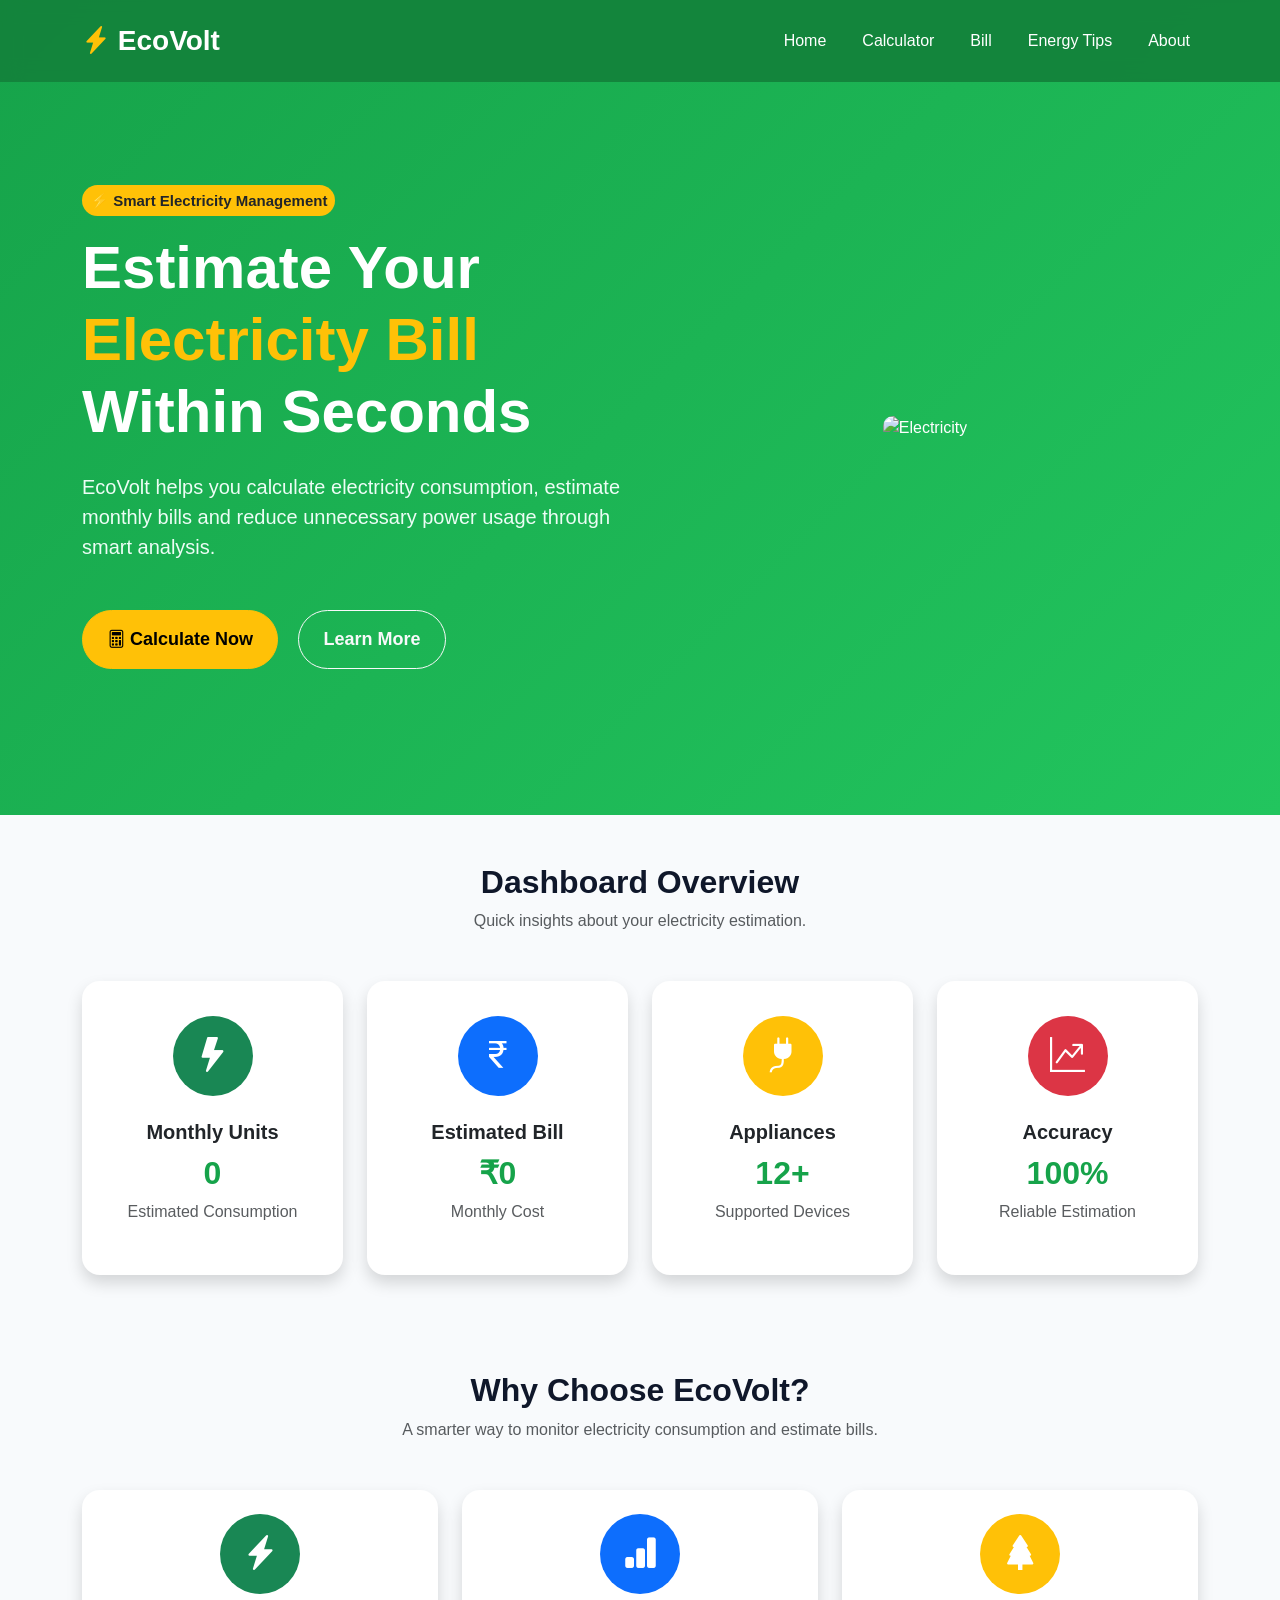
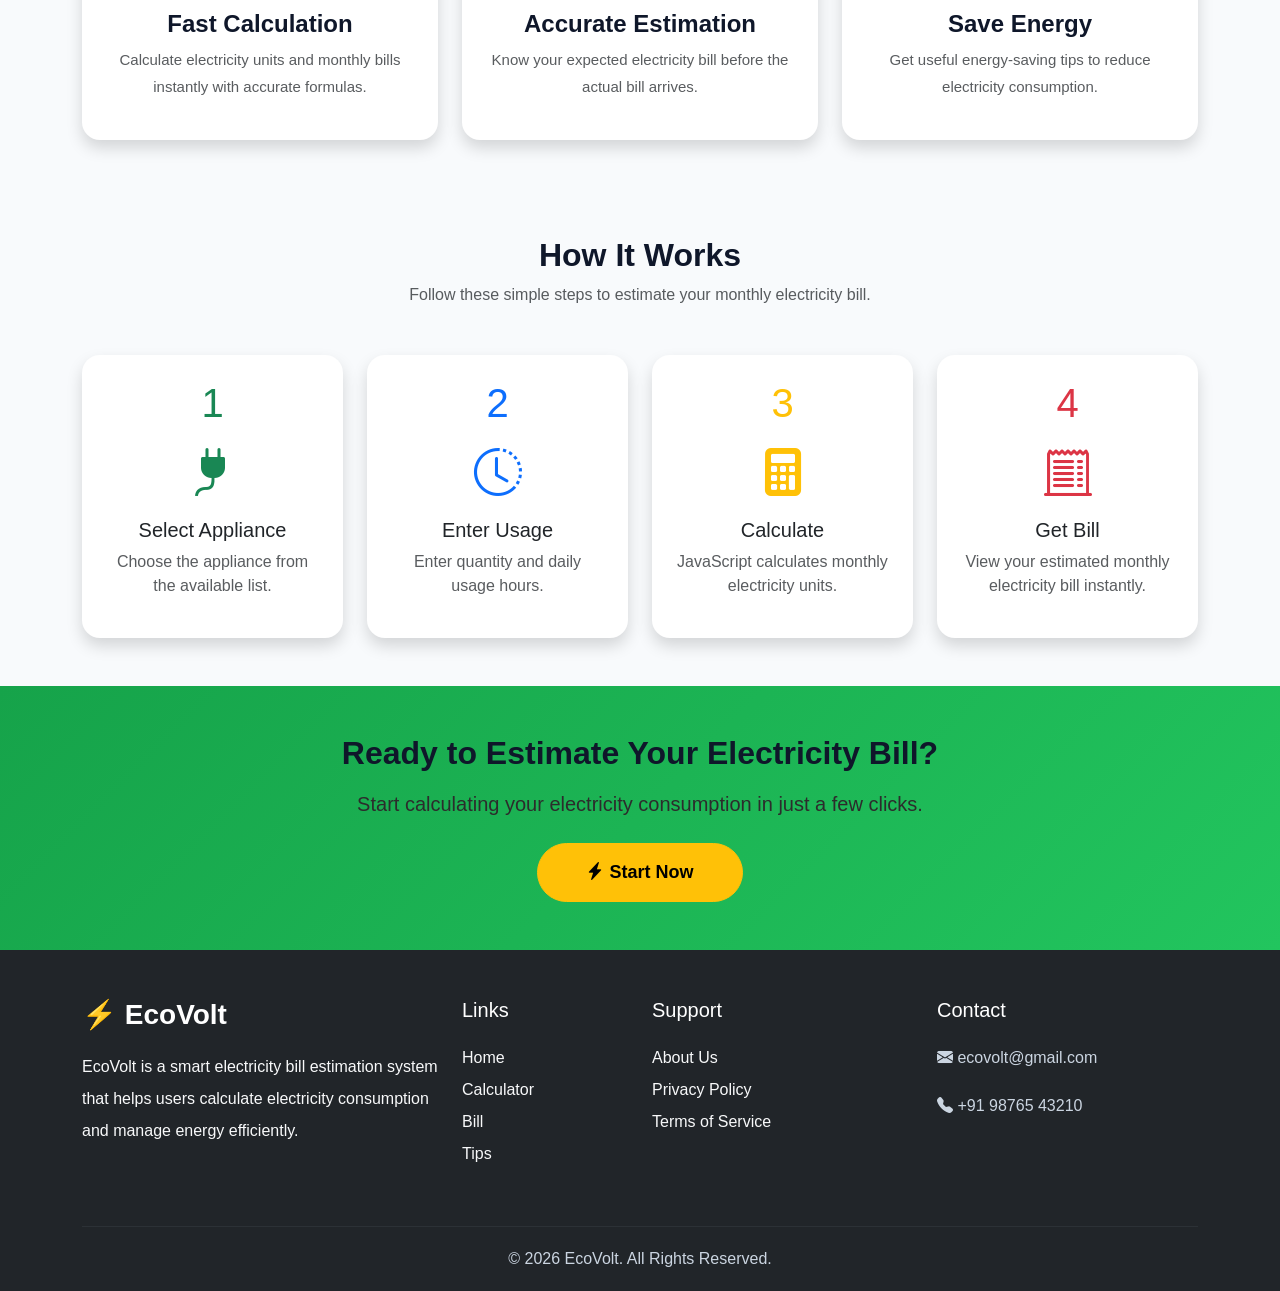
==== index.html @ c7b9371d "Smart Electricity Estimator" ====
<!DOCTYPE html>
<html lang="en">

<head>

    <meta charset="UTF-8">
    <meta name="viewport" content="width=device-width, initial-scale=1.0">

    <title>⚡ EcoVolt | Smart Electricity Bill Estimator</title>

    <!-- Bootstrap -->

    <link href="https://cdn.jsdelivr.net/npm/bootstrap@5.3.3/dist/css/bootstrap.min.css" rel="stylesheet">

    <!-- Bootstrap Icons -->

    <link href="https://cdn.jsdelivr.net/npm/bootstrap-icons@1.11.3/font/bootstrap-icons.css" rel="stylesheet">

    <!-- Google Font -->

    <link rel="preconnect" href="https://fonts.googleapis.com">

    <link rel="preconnect" href="https://fonts.gstatic.com" crossorigin>

    <link href="https://fonts.googleapis.com/css2?family=Poppins:wght@300;400;500;600;700;800&display=swap"
        rel="stylesheet">

    <!-- Custom CSS -->

    <link rel="stylesheet" href="style.css">

</head>

<body>

    <!-- ================= NAVBAR ================= -->

    <nav class="navbar navbar-expand-lg navbar-dark fixed-top">

        <div class="container">

            <a class="navbar-brand fw-bold fs-3" href="index.html">

                <i class="bi bi-lightning-charge-fill text-warning"></i>

                EcoVolt

            </a>

            <button class="navbar-toggler" type="button" data-bs-toggle="collapse" data-bs-target="#navbar">

                <span class="navbar-toggler-icon"></span>

            </button>

            <div class="collapse navbar-collapse" id="navbar">

                <ul class="navbar-nav ms-auto">

                    <li class="nav-item">

                        <a class="nav-link active" href="index.html">

                            Home

                        </a>

                    </li>

                    <li class="nav-item">

                        <a class="nav-link" href="calculator.html">

                            Calculator

                        </a>

                    </li>

                    <li class="nav-item">

                        <a class="nav-link" href="bill.html">

                            Bill

                        </a>

                    </li>

                    <li class="nav-item">

                        <a class="nav-link" href="tips.html">

                            Energy Tips

                        </a>

                    </li>

                    <li class="nav-item">

                        <a class="nav-link" href="about.html">

                            About

                        </a>

                    </li>

                </ul>

            </div>

        </div>

    </nav>

    <!-- ================= HERO ================= -->

    <section class="hero">

        <div class="container">

            <div class="row align-items-center">

                <div class="col-lg-6">

                    <span class="badge bg-warning text-dark mb-3 p-2">

                        ⚡ Smart Electricity Management

                    </span>

                    <h1 class="display-3 fw-bold">

                        Estimate Your

                        <span class="text-warning">

                            Electricity Bill

                        </span>

                        Within Seconds

                    </h1>

                    <p class="lead mt-4">

                        EcoVolt helps you calculate electricity consumption,

                        estimate monthly bills and reduce unnecessary

                        power usage through smart analysis.

                    </p>

                    <div class="mt-5">

                        <a href="calculator.html" class="btn btn-warning btn-lg px-4 me-3">

                            <i class="bi bi-calculator"></i>

                            Calculate Now

                        </a>

                        <a href="#features" class="btn btn-outline-light btn-lg px-4">

                            Learn More

                        </a>

                    </div>

                </div>

                <div class="col-lg-6 text-center">

                    <img src="https://images.openai.com/static-rsc-4/bg17MIi8O-BRB8nSa-9qy70ESxSwiSyQZI0KBV1AhJwBqbF7uf6O8YiqGYSIiLqjgrWLU_VTsXl9Yij76z6nCLEvhZZyqk4naTUUuG5xxK6qFm0OF9luKQoCMtrXUGT9-BrzPgqXHJe90xd3ssLo7YgT6Da3Ig1Sp2ehnhJfdAJ83mROS9D4K_b3_uyLyFOw?purpose=fullsize"
                        class="img-fluid hero-image" alt="Electricity" style="border-radius: 10px;">

                </div>

            </div>

        </div>

    </section>

    <!-- ================= DASHBOARD ================= -->

    <section class="py-5 bg-light">

        <div class="container">

            <div class="text-center mb-5">

                <h2 class="fw-bold">

                    Dashboard Overview

                </h2>

                <p class="text-muted">

                    Quick insights about your electricity estimation.

                </p>

            </div>

            <div class="row g-4">

                <!-- Card 1 -->

                <div class="col-md-6 col-lg-3">

                    <div class="card stat-card border-0 shadow">

                        <div class="card-body text-center">

                            <div class="icon-box bg-success">

                                <i class="bi bi-lightning-fill"></i>

                            </div>

                            <h5 class="mt-4">

                                Monthly Units

                            </h5>

                            <h2 id="units">

                                0

                            </h2>

                            <p class="text-muted">

                                Estimated Consumption

                            </p>

                        </div>

                    </div>

                </div>

                <!-- Card 2 -->

                <div class="col-md-6 col-lg-3">

                    <div class="card stat-card border-0 shadow">

                        <div class="card-body text-center">

                            <div class="icon-box bg-primary">

                                <i class="bi bi-currency-rupee"></i>

                            </div>

                            <h5 class="mt-4">

                                Estimated Bill

                            </h5>

                            <h2 id="bill">

                                ₹0

                            </h2>

                            <p class="text-muted">

                                Monthly Cost

                            </p>

                        </div>

                    </div>

                </div>

                <!-- Card 3 -->

                <div class="col-md-6 col-lg-3">

                    <div class="card stat-card border-0 shadow">

                        <div class="card-body text-center">

                            <div class="icon-box bg-warning">

                                <i class="bi bi-plug-fill"></i>

                            </div>

                            <h5 class="mt-4">

                                Appliances

                            </h5>

                            <h2>

                                12+

                            </h2>

                            <p class="text-muted">

                                Supported Devices

                            </p>

                        </div>

                    </div>

                </div>

                <!-- Card 4 -->

                <div class="col-md-6 col-lg-3">

                    <div class="card stat-card border-0 shadow">

                        <div class="card-body text-center">

                            <div class="icon-box bg-danger">

                                <i class="bi bi-graph-up-arrow"></i>

                            </div>

                            <h5 class="mt-4">

                                Accuracy

                            </h5>

                            <h2>

                                100%

                            </h2>

                            <p class="text-muted">

                                Reliable Estimation

                            </p>

                        </div>

                    </div>

                </div>

            </div>

        </div>

    </section>

    <!-- ====== PART 2 STARTS FROM HERE ====== -->
    <!-- ================= WHY CHOOSE US ================= -->

    <section id="features" class="py-5">

        <div class="container">

            <div class="text-center mb-5">

                <h2 class="fw-bold">Why Choose EcoVolt?</h2>

                <p class="text-muted">
                    A smarter way to monitor electricity consumption and estimate bills.
                </p>

            </div>

            <div class="row g-4">

                <div class="col-md-4">

                    <div class="card h-100 border-0 shadow feature-card">

                        <div class="card-body text-center p-4">

                            <div class="icon-box bg-success mb-3">

                                <i class="bi bi-lightning-charge-fill"></i>

                            </div>

                            <h4>Fast Calculation</h4>

                            <p class="text-muted">
                                Calculate electricity units and monthly bills instantly with accurate formulas.
                            </p>

                        </div>

                    </div>

                </div>

                <div class="col-md-4">

                    <div class="card h-100 border-0 shadow feature-card">

                        <div class="card-body text-center p-4">

                            <div class="icon-box bg-primary mb-3">

                                <i class="bi bi-bar-chart-fill"></i>

                            </div>

                            <h4>Accurate Estimation</h4>

                            <p class="text-muted">
                                Know your expected electricity bill before the actual bill arrives.
                            </p>

                        </div>

                    </div>

                </div>

                <div class="col-md-4">

                    <div class="card h-100 border-0 shadow feature-card">

                        <div class="card-body text-center p-4">

                            <div class="icon-box bg-warning mb-3">

                                <i class="bi bi-tree-fill"></i>

                            </div>

                            <h4>Save Energy</h4>

                            <p class="text-muted">
                                Get useful energy-saving tips to reduce electricity consumption.
                            </p>

                        </div>

                    </div>

                </div>

            </div>

        </div>

    </section>

    <!-- ================= HOW IT WORKS ================= -->

    <section class="py-5 bg-light">

        <div class="container">

            <div class="text-center mb-5">

                <h2 class="fw-bold">How It Works</h2>

                <p class="text-muted">
                    Follow these simple steps to estimate your monthly electricity bill.
                </p>

            </div>

            <div class="row text-center g-4">

                <div class="col-md-3">

                    <div class="card border-0 shadow h-100 p-4">

                        <h1 class="text-success">1</h1>

                        <i class="bi bi-plug-fill display-5 text-success"></i>

                        <h5 class="mt-3">Select Appliance</h5>

                        <p class="text-muted">
                            Choose the appliance from the available list.
                        </p>

                    </div>

                </div>

                <div class="col-md-3">

                    <div class="card border-0 shadow h-100 p-4">

                        <h1 class="text-primary">2</h1>

                        <i class="bi bi-clock-history display-5 text-primary"></i>

                        <h5 class="mt-3">Enter Usage</h5>

                        <p class="text-muted">
                            Enter quantity and daily usage hours.
                        </p>

                    </div>

                </div>

                <div class="col-md-3">

                    <div class="card border-0 shadow h-100 p-4">

                        <h1 class="text-warning">3</h1>

                        <i class="bi bi-calculator-fill display-5 text-warning"></i>

                        <h5 class="mt-3">Calculate</h5>

                        <p class="text-muted">
                            JavaScript calculates monthly electricity units.
                        </p>

                    </div>

                </div>

                <div class="col-md-3">

                    <div class="card border-0 shadow h-100 p-4">

                        <h1 class="text-danger">4</h1>

                        <i class="bi bi-receipt-cutoff display-5 text-danger"></i>

                        <h5 class="mt-3">Get Bill</h5>

                        <p class="text-muted">
                            View your estimated monthly electricity bill instantly.
                        </p>

                    </div>

                </div>

            </div>

        </div>

    </section>

    <!-- ================= CALL TO ACTION ================= -->

    <section class="py-5 text-center text-white" style="background: linear-gradient(135deg,#16a34a,#22c55e);">

        <div class="container">

            <h2 class="fw-bold mb-3">
                Ready to Estimate Your Electricity Bill?
            </h2>

            <p class="lead mb-4" style="color: #2c2c2c;">
                Start calculating your electricity consumption in just a few clicks.
            </p>

            <a href="calculator.html" class="btn btn-warning btn-lg px-5">

                <i class="bi bi-lightning-charge-fill"></i>

                Start Now

            </a>

        </div>

    </section>

    <!-- ================= FOOTER ================= -->

    <footer class="bg-dark text-white pt-5 pb-3">

        <div class="container">

            <div class="row">

                <div class="col-lg-4 mb-4">

                    <h3 class="fw-bold">

                        ⚡ EcoVolt

                    </h3>

                    <p class="text-light">

                        EcoVolt is a smart electricity bill estimation system that helps users calculate electricity
                        consumption and manage energy efficiently.

                    </p>

                </div>

                <div class="col-lg-2 mb-4">

                    <h5>Links</h5>

                    <ul class="list-unstyled">

                        <li><a href="index.html" class="text-light text-decoration-none">Home</a></li>

                        <li><a href="calculator.html" class="text-light text-decoration-none">Calculator</a></li>

                        <li><a href="bill.html" class="text-light text-decoration-none">Bill</a></li>

                        <li><a href="tips.html" class="text-light text-decoration-none">Tips</a></li>

                    </ul>

                </div>

                <div class="col-lg-3 mb-4">

                    <h5>Support</h5>

                    <ul class="list-unstyled">

                        <li><a href="about.html" class="text-light text-decoration-none">About Us</a></li>

                        <li><a href="#" class="text-light text-decoration-none">Privacy Policy</a></li>

                        <li><a href="#" class="text-light text-decoration-none">Terms of Service</a></li>

                    </ul>

                </div>

                <div class="col-lg-3 mb-4">

                    <h5>Contact</h5>

                    <p>

                        <i class="bi bi-envelope-fill"></i>

                        ecovolt@gmail.com

                    </p>

                    <p>

                        <i class="bi bi-telephone-fill"></i>

                        +91 98765 43210

                    </p>

                </div>

            </div>

            <hr class="border-secondary">

            <div class="text-center">

                <p class="mb-0">

                    © 2026 EcoVolt. All Rights Reserved.

                </p>

            </div>

        </div>

    </footer>

    <!-- Bootstrap JS -->

    <script src="https://cdn.jsdelivr.net/npm/bootstrap@5.3.3/dist/js/bootstrap.bundle.min.js"></script>

    <!-- Custom JS -->

    <script src="app.js"></script>

</body>

</html>
---- style.css ----
*{
    margin:0;
    padding:0;
    box-sizing:border-box;
    font-family:Arial,sans-serif;
}

/* ==========================================
   ROOT VARIABLES
========================================== */

:root{

    --primary:#16a34a;
    --secondary:#22c55e;
    --warning:#facc15;
    --dark:#0f172a;
    --gray:#64748b;
    --light:#f8fafc;
    --white:#ffffff;

    --shadow:0 12px 35px rgba(0,0,0,.12);

    --radius:18px;

}


/* ==========================================
   RESET
========================================== */

*{

    margin:0;
    padding:0;
    box-sizing:border-box;

}

html{

    scroll-behavior:smooth;

}

body{

    font-family:'Poppins',sans-serif;

    background:#f8fafc;

    color:#222;

    overflow-x:hidden;

}


/* ==========================================
   NAVBAR
========================================== */

.navbar{

    background:rgba(19, 131, 60, 0.95);

    backdrop-filter:blur(10px);

    transition:.4s;

    padding:15px 0;

}

.navbar-brand{

    font-size:30px;

    font-weight:700;

    color:#fff !important;

}

.nav-link{

    color:white !important;

    margin-left:20px;

    font-weight:500;

    transition:.3s;

}

.nav-link:hover{

    color:var(--warning)!important;

}

.navbar-toggler{

    border:none;

}


/* ==========================================
   HERO SECTION
========================================== */

.hero{

    background:

    linear-gradient(

    135deg,

    #16a34a,

    #22c55e

    );

    color:white;

    
     min-height:90.5vh;
    display:flex;
    align-items:center;
    padding:120px 0 80px;

}

.hero h1{

    font-size:60px;

    font-weight:800;

    line-height:1.2;

}

.hero p{

    font-size:20px;

    color:#ecfdf5;

}

.hero-image{

    width:100%;

    max-width:520px;

    animation:float 4s ease-in-out infinite;

}


/* ==========================================
   FLOAT ANIMATION
========================================== */

@keyframes float{

0%{

transform:translateY(0);

}

50%{

transform:translateY(-18px);

}

100%{

transform:translateY(0);

}

}


/* ==========================================
   BUTTONS
========================================== */

.btn{

    border-radius:50px;

    transition:.35s;

    font-weight:600;

}

.btn-warning{

    padding:14px 34px;

}

.btn-warning:hover{

    transform:translateY(-4px);

    box-shadow:0 10px 25px rgba(250,204,21,.4);

}

.btn-outline-light{

    padding:14px 34px;

}

.btn-outline-light:hover{

    transform:translateY(-4px);

}


/* ==========================================
   DASHBOARD SECTION
========================================== */

.stat-card{

    border-radius:20px;

    transition:.4s;

    overflow:hidden;

}

.stat-card:hover{

    transform:translateY(-10px);

    box-shadow:var(--shadow);

}

.stat-card .card-body{

    padding:35px;

}


/* ==========================================
   ICON BOX
========================================== */

.icon-box{

    width:80px;

    height:80px;

    border-radius:50%;

    display:flex;

    justify-content:center;

    align-items:center;

    margin:auto;

    color:white;

    font-size:35px;

}


/* ==========================================
   CARD TITLES
========================================== */

.stat-card h5{

    font-weight:600;

    margin-top:20px;

}

.stat-card h2{

    color:var(--primary);

    font-weight:700;

    margin-top:10px;

}

.stat-card p{

    color:var(--gray);

}


/* ==========================================
   SECTION TITLE
========================================== */

section h2{

    font-weight:700;

    color:var(--dark);

}

section p{

    color:var(--gray);

}


/* ==========================================
   BADGE
========================================== */

.badge{

    font-size:15px;

    border-radius:50px;

    padding:10px 20px;

}


/* ==========================================
   IMAGE
========================================== */

img{

    max-width:100%;

}
/* ==========================================
   FEATURE CARDS
========================================== */

.feature-card{
    border-radius:20px;
    transition:all .35s ease;
    background:#fff;
    overflow:hidden;
}

.feature-card:hover{
    transform:translateY(-10px);
    box-shadow:var(--shadow);
}

.feature-card .card-body{
    padding:35px 25px;
}

.feature-card h4{
    font-weight:700;
    margin-top:15px;
    color:var(--dark);
}

.feature-card p{
    font-size:15px;
    line-height:1.8;
}

/* ==========================================
   HOW IT WORKS
========================================== */

.bg-light{
    background:#f8fafc !important;
}

.card{
    border-radius:18px;
    transition:.35s;
}

.card:hover{
    transform:translateY(-8px);
    box-shadow:var(--shadow);
}

.display-5{
    margin-top:10px;
}

/* ==========================================
   CTA SECTION
========================================== */

section .btn-lg{
    padding:15px 40px;
    font-size:18px;
}

/* ==========================================
   FOOTER
========================================== */

footer{
    background:#0f172a;
}

footer h3,
footer h5{
    color:#fff;
    margin-bottom:20px;
}

footer p,
footer li,
footer a{
    color:#cbd5e1 !important;
    text-decoration:none;
    line-height:2;
}

footer a:hover{
    color:#facc15 !important;
    padding-left:6px;
    transition:.3s;
}

footer hr{
    opacity:.15;
}

/* ==========================================
   SCROLLBAR
========================================== */

::-webkit-scrollbar{
    width:10px;
}

::-webkit-scrollbar-track{
    background:#e2e8f0;
}

::-webkit-scrollbar-thumb{
    background:#16a34a;
    border-radius:20px;
}

::-webkit-scrollbar-thumb:hover{
    background:#15803d;
}

/* ==========================================
   SELECTION
========================================== */

::selection{
    background:#16a34a;
    color:#fff;
}

/* ==========================================
   IMAGE HOVER
========================================== */

.hero-image{
    transition:.4s;
}

.hero-image:hover{
    transform:scale(1.05);
}

/* ==========================================
   SMOOTH FADE
========================================== */

.stat-card,
.feature-card,
.card{
    animation:fadeUp .8s ease;
}

@keyframes fadeUp{

    from{
        opacity:0;
        transform:translateY(30px);
    }

    to{
        opacity:1;
        transform:translateY(0);
    }

}

/* ==========================================
   RESPONSIVE
========================================== */

/* Laptop */

@media(max-width:1200px){

.hero h1{
    font-size:50px;
}

}

/* Tablet */

@media(max-width:992px){

.hero{
    text-align:center;
    padding-top:130px;
    padding-bottom:80px;
}

.hero h1{
    font-size:42px;
}

.hero p{
    font-size:18px;
}

.hero-image{
    margin-top:40px;
    max-width:420px;
}

.nav-link{
    margin-left:0;
    padding:10px 0;
}

}

/* Mobile */

@media(max-width:768px){

.hero h1{
    font-size:35px;
}

.hero p{
    font-size:16px;
}

.icon-box{
    width:70px;
    height:70px;
    font-size:30px;
}

.stat-card .card-body{
    padding:25px;
}

.feature-card .card-body{
    padding:25px;
}

footer{
    text-align:center;
}

}

/* Small Mobile */

@media(max-width:576px){

.hero{
    padding-top:110px;
}

.hero h1{
    font-size:28px;
}

.hero p{
    font-size:15px;
}

.btn{
    width:100%;
    margin-bottom:15px;
}

.hero-image{
    max-width:280px;
}

.navbar-brand{
    font-size:24px;
}

section{
    padding-top:50px !important;
    padding-bottom:50px !important;
}

.stat-card h2{
    font-size:28px;
}

}
@media print {

    nav,
    footer,
    .hero,
    .dashboard,
    .calculator-form,
    .btn,
    .alert {

        display: none !important;

    }

    #reportSection {

        display: block !important;

    }

}
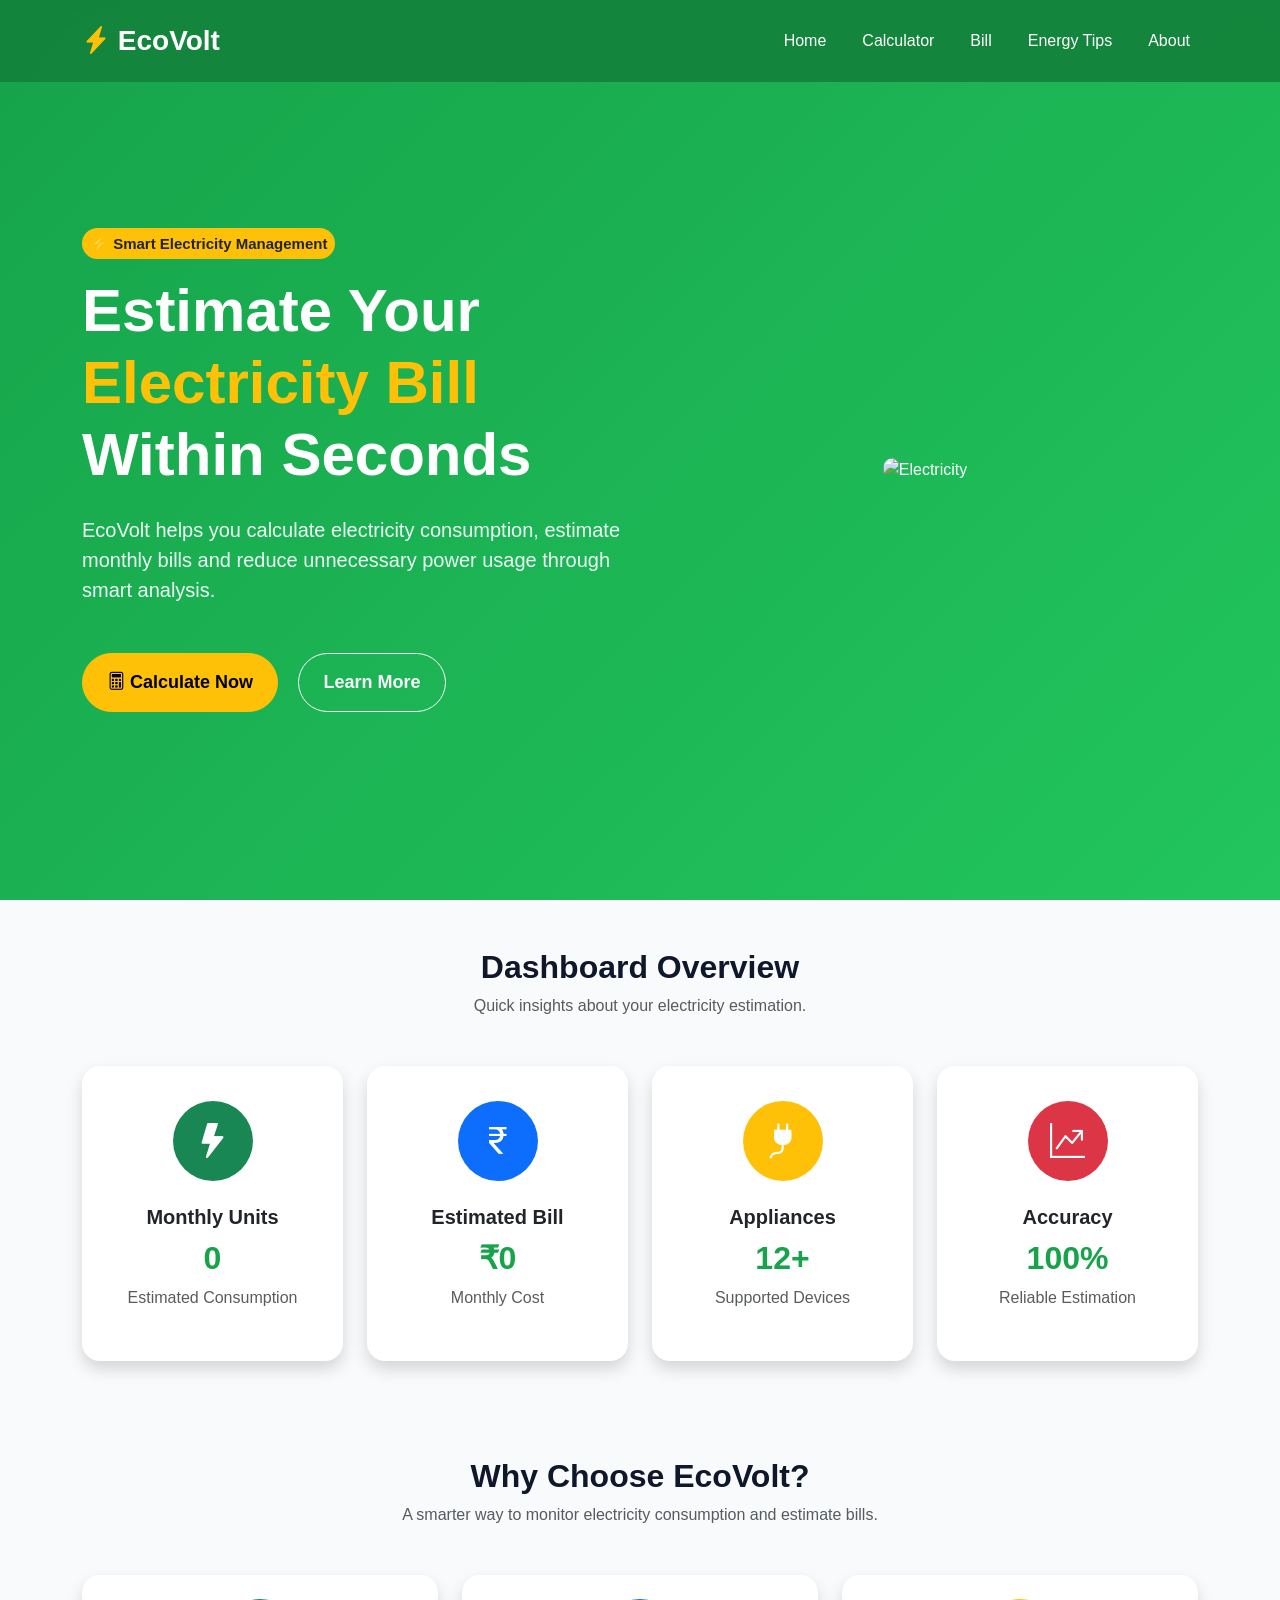
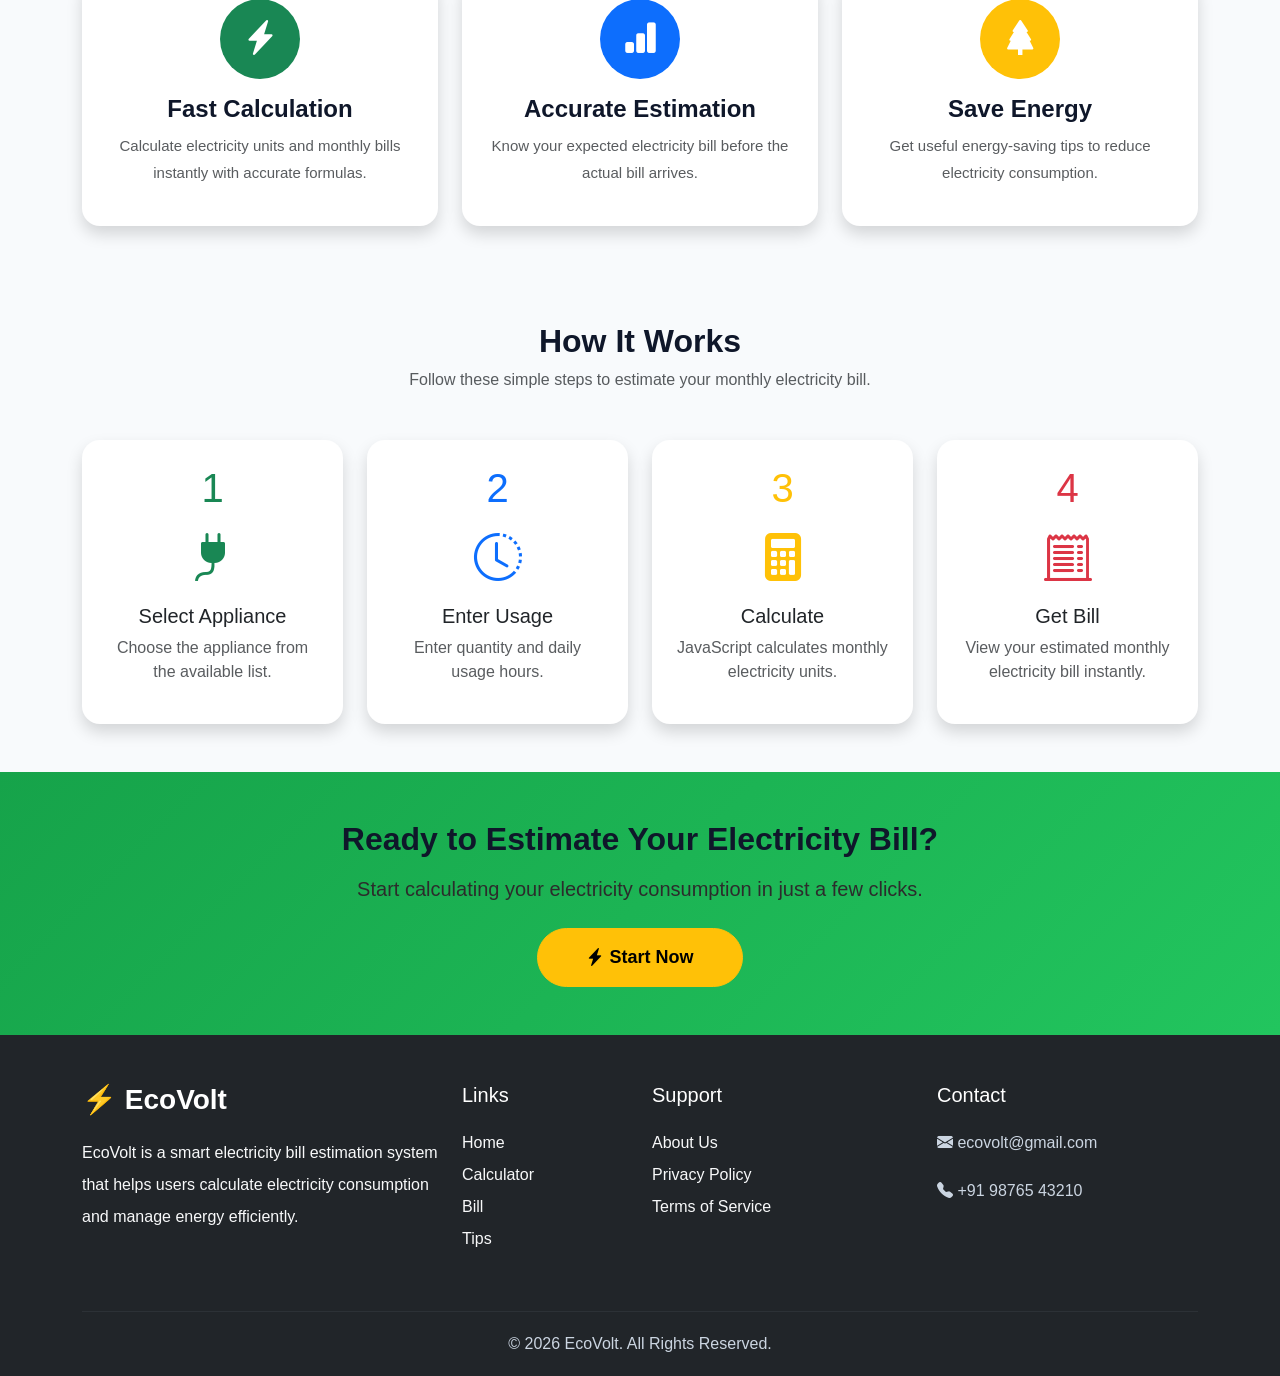
==== commit 5da06ca7: "updated a store a data" ====
--- a/index.html
+++ b/index.html
@@ -179,7 +179,7 @@
                 <div class="col-lg-6 text-center">
 
                     <img src="https://images.openai.com/static-rsc-4/bg17MIi8O-BRB8nSa-9qy70ESxSwiSyQZI0KBV1AhJwBqbF7uf6O8YiqGYSIiLqjgrWLU_VTsXl9Yij76z6nCLEvhZZyqk4naTUUuG5xxK6qFm0OF9luKQoCMtrXUGT9-BrzPgqXHJe90xd3ssLo7YgT6Da3Ig1Sp2ehnhJfdAJ83mROS9D4K_b3_uyLyFOw?purpose=fullsize"
-                        class="img-fluid hero-image" alt="Electricity" style="border-radius: 10px;">
+                        class="img-fluid hero-image" alt="Electricity" style="border-radius: 10px; ">
 
                 </div>
 
--- a/style.css
+++ b/style.css
@@ -130,7 +130,7 @@
     color:white;
 
     
-     min-height:90.5vh;
+     min-height:100vh;
     display:flex;
     align-items:center;
     padding:120px 0 80px;
